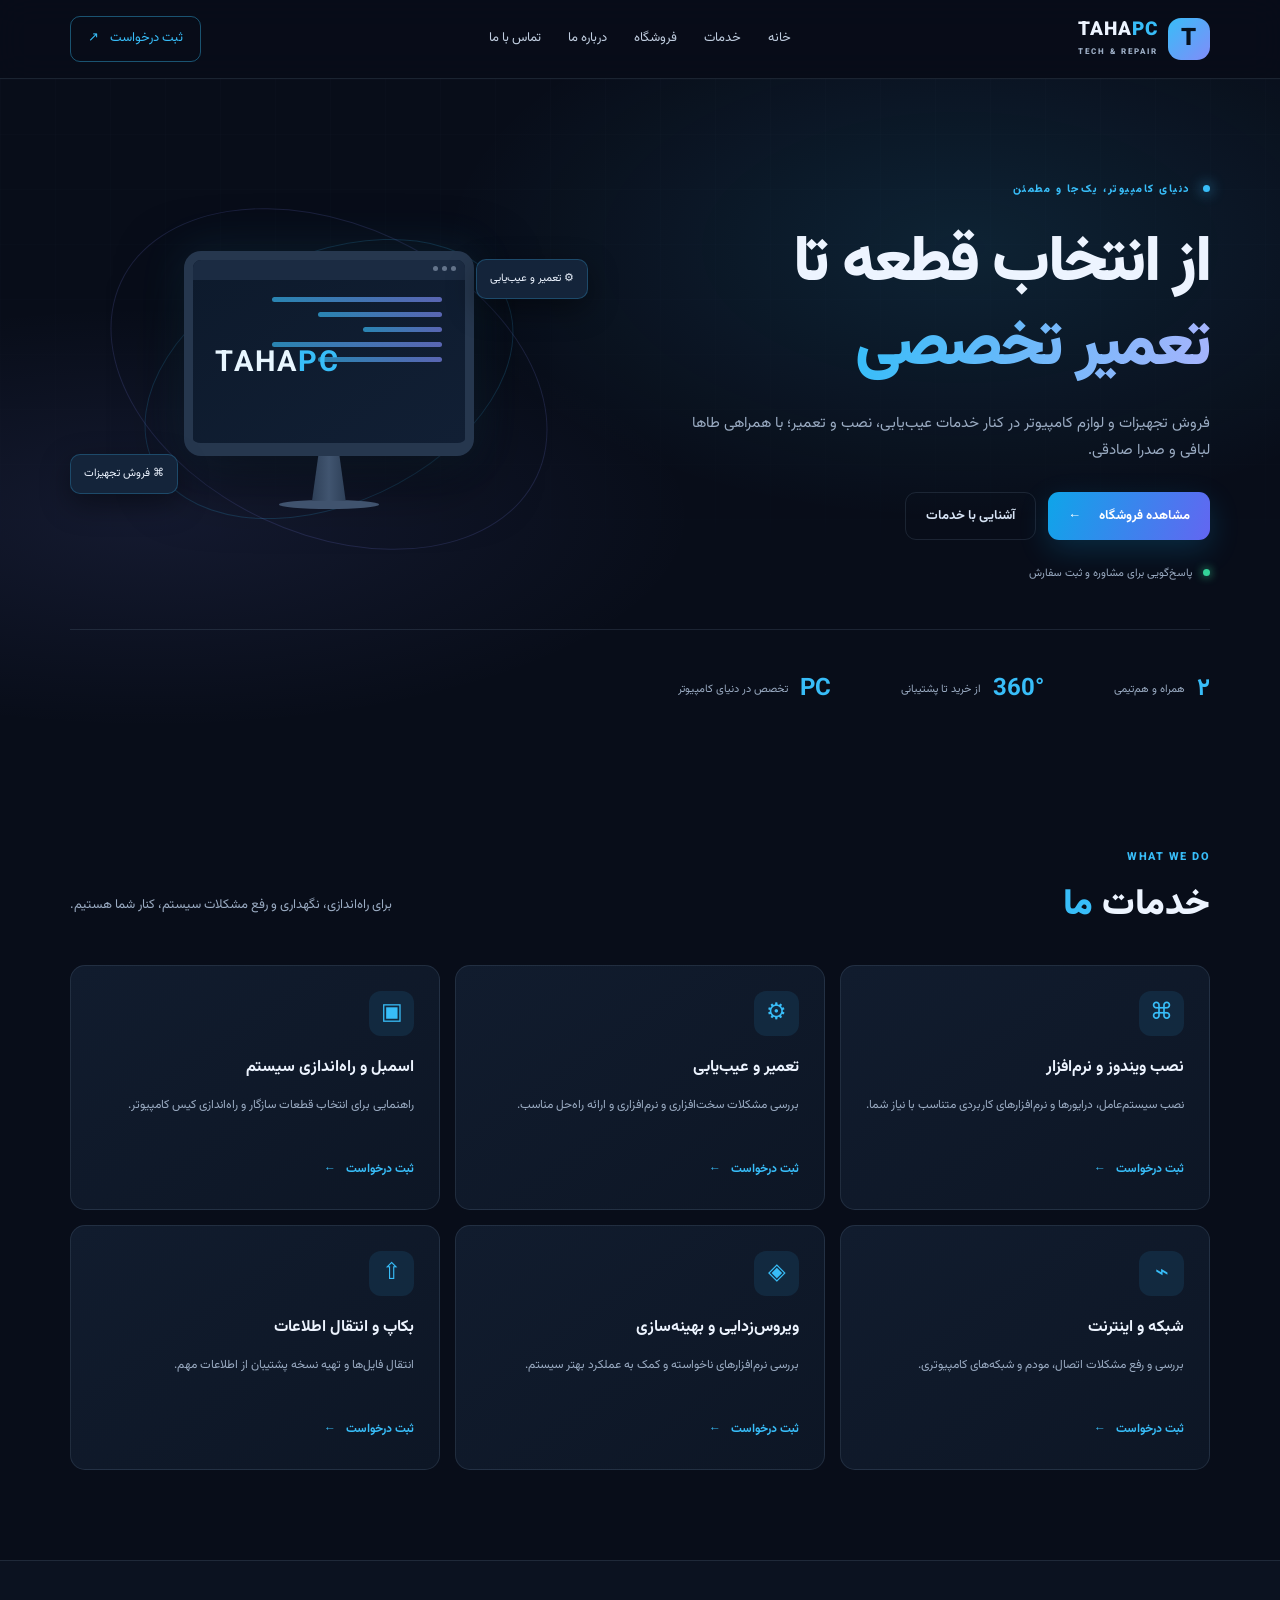
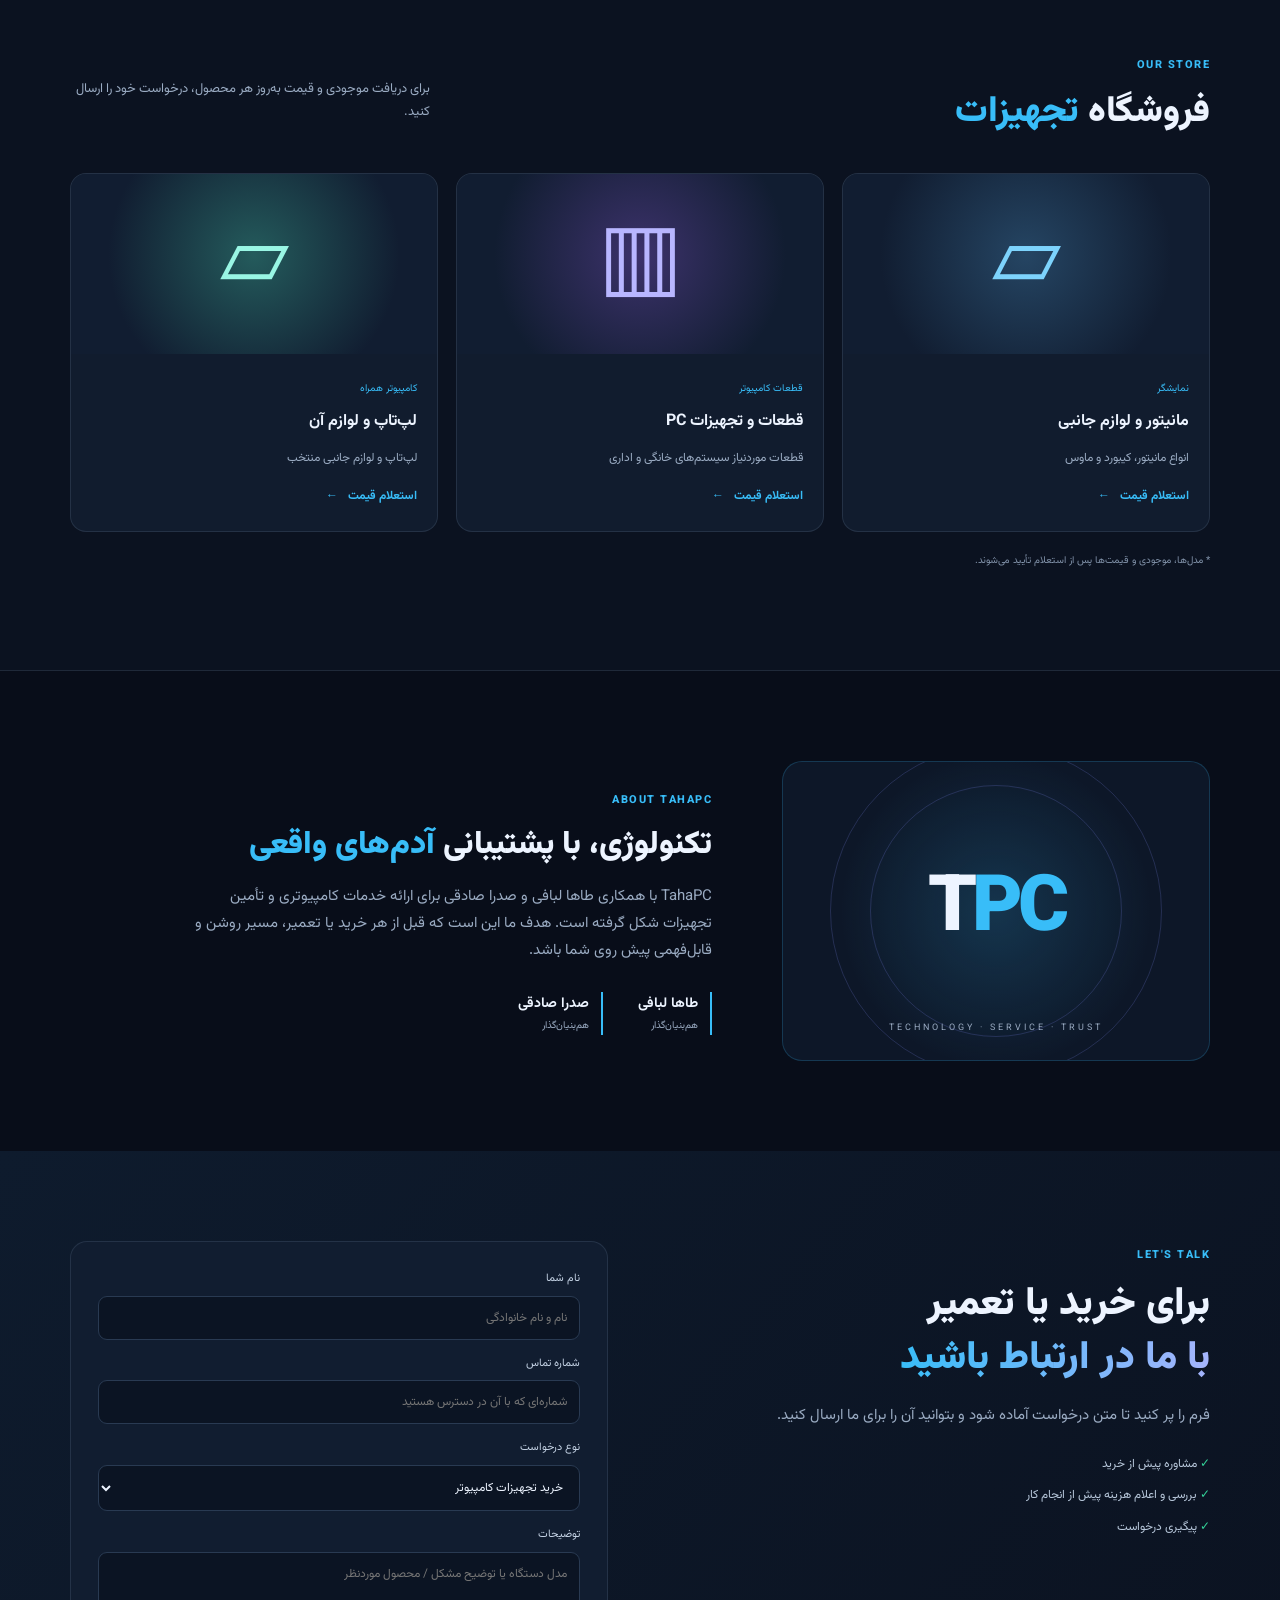
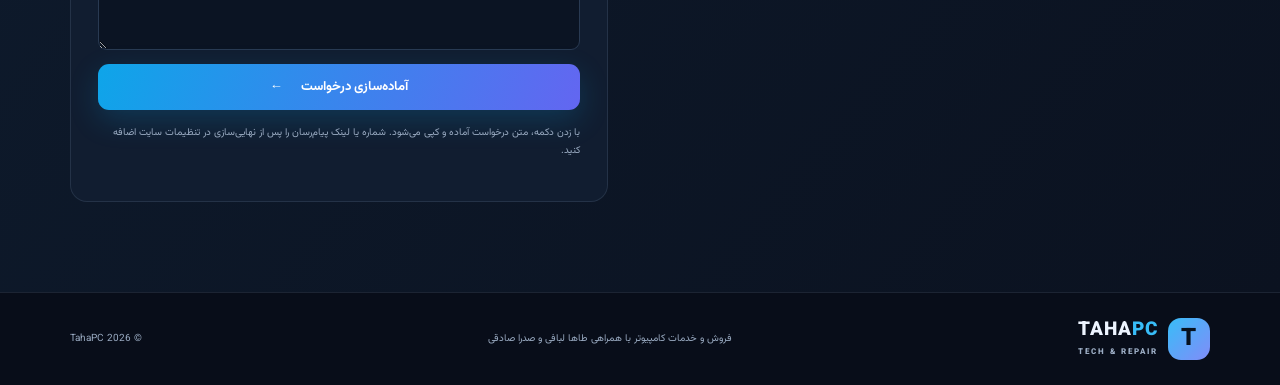
==== index.html @ 67f8b80e "Add files via upload" ====
<!doctype html>
<html lang="fa" dir="rtl">
<head>
  <meta charset="utf-8">
  <meta name="viewport" content="width=device-width, initial-scale=1">
  <meta name="description" content="TahaPC؛ فروش تجهیزات کامپیوتر، عیب‌یابی و تعمیرات تخصصی کامپیوتر و لپ‌تاپ.">
  <meta name="theme-color" content="#080d19">
  <title>TahaPC | فروش و تعمیرات کامپیوتر</title>
  <link rel="preconnect" href="https://fonts.googleapis.com">
  <link rel="preconnect" href="https://fonts.gstatic.com" crossorigin>
  <link href="https://fonts.googleapis.com/css2?family=Vazirmatn:wght@400;500;600;700;800;900&display=swap" rel="stylesheet">
  <link rel="stylesheet" href="style.css">
</head>
<body>
<header class="site-header">
  <div class="container nav-wrap">
    <a class="brand" href="#home" aria-label="TahaPC صفحه اصلی"><span class="brand-mark">T</span><span>TAHA<span class="accent">PC</span><small>TECH & REPAIR</small></span></a>
    <button class="menu-toggle" aria-label="باز کردن منو" aria-expanded="false">☰</button>
    <nav class="nav-links">
      <a href="#home">خانه</a><a href="#services">خدمات</a><a href="#shop">فروشگاه</a><a href="#about">درباره ما</a><a href="#contact">تماس با ما</a>
    </nav>
    <a class="nav-cta" href="#contact">ثبت درخواست <span>↗</span></a>
  </div>
</header>

<main>
<section class="hero" id="home">
  <div class="hero-grid"></div>
  <div class="container hero-content">
    <div class="hero-copy">
      <span class="eyebrow"><i></i> دنیای کامپیوتر، یک‌جا و مطمئن</span>
      <h1>از انتخاب قطعه تا<br><span class="gradient-text">تعمیر تخصصی</span></h1>
      <p>فروش تجهیزات و لوازم کامپیوتر در کنار خدمات عیب‌یابی، نصب و تعمیر؛ با همراهی طاها لبافی و صدرا صادقی.</p>
      <div class="hero-actions"><a class="btn btn-primary" href="#shop">مشاهده فروشگاه <b>←</b></a><a class="btn btn-ghost" href="#services">آشنایی با خدمات</a></div>
      <div class="hero-note"><span class="pulse"></span> پاسخ‌گویی برای مشاوره و ثبت سفارش</div>
    </div>
    <div class="hero-art" aria-label="تصویر گرافیکی کامپیوتر">
      <div class="orbit orbit-one"></div><div class="orbit orbit-two"></div>
      <div class="pc-card"><div class="pc-screen"><div class="screen-top"><i></i><i></i><i></i></div><div class="screen-content"><span class="code-line long"></span><span class="code-line mid"></span><span class="code-line short"></span><span class="code-line long"></span><span class="code-line mid"></span><strong>TAHA<span>PC</span></strong></div></div><div class="pc-stand"></div><div class="pc-base"></div></div>
      <div class="float-chip chip-one">⚙ تعمیر و عیب‌یابی</div><div class="float-chip chip-two">⌘ فروش تجهیزات</div>
    </div>
  </div>
  <div class="container stats"><div><strong>۲</strong><span>همراه و هم‌تیمی</span></div><div><strong>360°</strong><span>از خرید تا پشتیبانی</span></div><div><strong>PC</strong><span>تخصص در دنیای کامپیوتر</span></div></div>
</section>

<section class="section" id="services">
  <div class="container">
    <div class="section-heading"><div><span class="eyebrow">WHAT WE DO</span><h2>خدمات <span class="accent">ما</span></h2></div><p>برای راه‌اندازی، نگهداری و رفع مشکلات سیستم، کنار شما هستیم.</p></div>
    <div class="service-grid">
      <article class="service-card"><span class="service-icon">⌘</span><h3>نصب ویندوز و نرم‌افزار</h3><p>نصب سیستم‌عامل، درایورها و نرم‌افزارهای کاربردی متناسب با نیاز شما.</p><a href="#contact">ثبت درخواست <b>←</b></a></article>
      <article class="service-card"><span class="service-icon">⚙</span><h3>تعمیر و عیب‌یابی</h3><p>بررسی مشکلات سخت‌افزاری و نرم‌افزاری و ارائه راه‌حل مناسب.</p><a href="#contact">ثبت درخواست <b>←</b></a></article>
      <article class="service-card"><span class="service-icon">▣</span><h3>اسمبل و راه‌اندازی سیستم</h3><p>راهنمایی برای انتخاب قطعات سازگار و راه‌اندازی کیس کامپیوتر.</p><a href="#contact">ثبت درخواست <b>←</b></a></article>
      <article class="service-card"><span class="service-icon">⌁</span><h3>شبکه و اینترنت</h3><p>بررسی و رفع مشکلات اتصال، مودم و شبکه‌های کامپیوتری.</p><a href="#contact">ثبت درخواست <b>←</b></a></article>
      <article class="service-card"><span class="service-icon">◈</span><h3>ویروس‌زدایی و بهینه‌سازی</h3><p>بررسی نرم‌افزارهای ناخواسته و کمک به عملکرد بهتر سیستم.</p><a href="#contact">ثبت درخواست <b>←</b></a></article>
      <article class="service-card"><span class="service-icon">⇧</span><h3>بکاپ و انتقال اطلاعات</h3><p>انتقال فایل‌ها و تهیه نسخه پشتیبان از اطلاعات مهم.</p><a href="#contact">ثبت درخواست <b>←</b></a></article>
    </div>
  </div>
</section>

<section class="shop-section section" id="shop">
  <div class="container">
    <div class="section-heading"><div><span class="eyebrow">OUR STORE</span><h2>فروشگاه <span class="accent">تجهیزات</span></h2></div><p>برای دریافت موجودی و قیمت به‌روز هر محصول، درخواست خود را ارسال کنید.</p></div>
    <div class="shop-grid">
      <article class="product-card"><div class="product-visual visual-monitor"><span>▱</span></div><div class="product-info"><small>نمایشگر</small><h3>مانیتور و لوازم جانبی</h3><p>انواع مانیتور، کیبورد و ماوس</p><a href="#contact">استعلام قیمت <b>←</b></a></div></article>
      <article class="product-card"><div class="product-visual visual-case"><span>▥</span></div><div class="product-info"><small>قطعات کامپیوتر</small><h3>قطعات و تجهیزات PC</h3><p>قطعات موردنیاز سیستم‌های خانگی و اداری</p><a href="#contact">استعلام قیمت <b>←</b></a></div></article>
      <article class="product-card"><div class="product-visual visual-laptop"><span>▱</span></div><div class="product-info"><small>کامپیوتر همراه</small><h3>لپ‌تاپ و لوازم آن</h3><p>لپ‌تاپ و لوازم جانبی منتخب</p><a href="#contact">استعلام قیمت <b>←</b></a></div></article>
    </div>
    <p class="disclaimer">* مدل‌ها، موجودی و قیمت‌ها پس از استعلام تأیید می‌شوند.</p>
  </div>
</section>

<section class="about-section section" id="about">
  <div class="container about-wrap">
    <div class="about-visual"><div class="about-logo">T<span>PC</span></div><div class="about-caption">TECHNOLOGY · SERVICE · TRUST</div></div>
    <div class="about-copy"><span class="eyebrow">ABOUT TAHAPC</span><h2>تکنولوژی، با پشتیبانی <span class="accent">آدم‌های واقعی</span></h2><p>TahaPC با همکاری طاها لبافی و صدرا صادقی برای ارائه خدمات کامپیوتری و تأمین تجهیزات شکل گرفته است. هدف ما این است که قبل از هر خرید یا تعمیر، مسیر روشن و قابل‌فهمی پیش روی شما باشد.</p><div class="founders"><div><b>طاها لبافی</b><small>هم‌بنیان‌گذار</small></div><div><b>صدرا صادقی</b><small>هم‌بنیان‌گذار</small></div></div></div>
  </div>
</section>

<section class="contact-section section" id="contact">
  <div class="container contact-wrap">
    <div class="contact-copy"><span class="eyebrow">LET'S TALK</span><h2>برای خرید یا تعمیر<br><span class="gradient-text">با ما در ارتباط باشید</span></h2><p>فرم را پر کنید تا متن درخواست آماده شود و بتوانید آن را برای ما ارسال کنید.</p><div class="contact-points"><span>✓ مشاوره پیش از خرید</span><span>✓ بررسی و اعلام هزینه پیش از انجام کار</span><span>✓ پیگیری درخواست</span></div></div>
    <form class="contact-form" id="requestForm">
      <label>نام شما<input name="name" required placeholder="نام و نام خانوادگی"></label>
      <label>شماره تماس<input name="phone" required inputmode="tel" placeholder="شماره‌ای که با آن در دسترس هستید"></label>
      <label>نوع درخواست<select name="type"><option>خرید تجهیزات کامپیوتر</option><option>تعمیر و عیب‌یابی</option><option>نصب ویندوز و نرم‌افزار</option><option>اسمبل سیستم</option><option>شبکه و اینترنت</option><option>سایر موارد</option></select></label>
      <label>توضیحات<textarea name="details" rows="4" placeholder="مدل دستگاه یا توضیح مشکل / محصول موردنظر"></textarea></label>
      <button class="btn btn-primary submit-btn" type="submit">آماده‌سازی درخواست <b>←</b></button>
      <small class="form-hint">با زدن دکمه، متن درخواست آماده و کپی می‌شود. شماره یا لینک پیام‌رسان را پس از نهایی‌سازی در تنظیمات سایت اضافه کنید.</small>
      <p class="form-status" id="formStatus" role="status"></p>
    </form>
  </div>
</section>
</main>

<footer class="footer"><div class="container footer-wrap"><a class="brand" href="#home"><span class="brand-mark">T</span><span>TAHA<span class="accent">PC</span><small>TECH & REPAIR</small></span></a><p>فروش و خدمات کامپیوتر با همراهی طاها لبافی و صدرا صادقی</p><span>© <span id="year"></span> TahaPC</span></div></footer>
<script src="script.js"></script>
</body>
</html>
---- style.css ----
@import url('https://fonts.googleapis.com/css2?family=Vazirmatn:wght@400;500;600;700;800;900&display=swap');
:root{--bg:#080d19;--panel:#101a2b;--panel2:#121f33;--text:#edf4ff;--muted:#9aabc2;--blue:#38bdf8;--purple:#818cf8;--line:rgba(164,190,225,.13)}
*{box-sizing:border-box}html{scroll-behavior:smooth;scroll-padding-top:90px}body{margin:0;background:var(--bg);color:var(--text);font-family:'Vazirmatn',Tahoma,sans-serif;line-height:1.8}a{color:inherit;text-decoration:none}.container{width:min(1140px,calc(100% - 40px));margin:auto}.accent{color:var(--blue)}.site-header{position:sticky;top:0;z-index:20;background:rgba(8,13,25,.88);backdrop-filter:blur(16px);border-bottom:1px solid var(--line)}.nav-wrap{height:78px;display:flex;align-items:center;justify-content:space-between;gap:25px}.brand{display:flex;align-items:center;gap:10px;font-weight:900;letter-spacing:1px;font-size:19px;line-height:1.1}.brand small{display:block;color:var(--muted);font-size:8px;letter-spacing:2px;margin-top:6px}.brand-mark{display:grid;place-items:center;width:42px;height:42px;border-radius:13px;background:linear-gradient(135deg,var(--blue),var(--purple));color:#07111e;font-size:24px}.nav-links{display:flex;gap:27px;color:#c1cee0;font-size:13px}.nav-links a:hover{color:var(--blue)}.nav-cta{padding:10px 17px;border:1px solid rgba(56,189,248,.4);border-radius:10px;color:var(--blue);font-size:13px}.nav-cta span{margin-right:8px}.menu-toggle{display:none;background:none;border:0;color:white;font-size:24px}.hero{position:relative;overflow:hidden;padding:95px 0 30px;background:radial-gradient(ellipse at 75% 25%,rgba(56,189,248,.12),transparent 38%),radial-gradient(ellipse at 12% 65%,rgba(129,140,248,.1),transparent 34%)}.hero-grid{position:absolute;inset:0;opacity:.13;background-image:linear-gradient(rgba(150,180,220,.12) 1px,transparent 1px),linear-gradient(90deg,rgba(150,180,220,.12) 1px,transparent 1px);background-size:55px 55px;mask-image:linear-gradient(to bottom,black,transparent)}.hero-content{position:relative;display:grid;grid-template-columns:1.05fr .95fr;align-items:center;gap:50px;min-height:410px}.eyebrow{color:var(--blue);font-size:11px;font-weight:800;letter-spacing:1.5px}.eyebrow i{display:inline-block;width:7px;height:7px;background:var(--blue);border-radius:50%;margin-left:8px;box-shadow:0 0 14px var(--blue)}h1{font-size:clamp(42px,5vw,66px);line-height:1.3;margin:20px 0;font-weight:900;letter-spacing:-2px}.gradient-text{background:linear-gradient(90deg,#38bdf8,#a5b4fc);-webkit-background-clip:text;background-clip:text;color:transparent}.hero-copy>p,.section-heading>p,.about-copy>p,.contact-copy>p{color:var(--muted);max-width:520px;font-size:15px}.hero-actions{display:flex;gap:12px;margin-top:28px;flex-wrap:wrap}.btn{display:inline-flex;align-items:center;justify-content:center;gap:18px;padding:13px 20px;border-radius:11px;font:700 13px 'Vazirmatn';cursor:pointer;border:0}.btn-primary{background:linear-gradient(110deg,#0ea5e9,#6366f1);color:white;box-shadow:0 10px 30px rgba(14,165,233,.2)}.btn-primary:hover{filter:brightness(1.12);transform:translateY(-2px)}.btn-ghost{border:1px solid var(--line);color:#d7e4f5}.hero-note{margin-top:24px;color:var(--muted);font-size:11px}.pulse{display:inline-block;width:7px;height:7px;border-radius:50%;background:#34d399;margin-left:8px;box-shadow:0 0 10px #34d399}.hero-art{height:390px;position:relative;display:grid;place-items:center}.orbit{position:absolute;border:1px solid rgba(56,189,248,.18);border-radius:50%;transform:rotate(-25deg)}.orbit-one{width:390px;height:250px}.orbit-two{width:460px;height:310px;transform:rotate(25deg);border-color:rgba(129,140,248,.16)}.pc-card{position:relative;z-index:2;width:290px}.pc-screen{height:205px;border:9px solid #26374e;border-bottom-width:13px;border-radius:17px;background:linear-gradient(145deg,#0d1a2c,#111f34);box-shadow:0 20px 65px rgba(0,0,0,.5),0 0 45px rgba(56,189,248,.13);overflow:hidden}.screen-top{height:20px;background:#1b2b42;padding:6px 9px;display:flex;gap:4px}.screen-top i{width:5px;height:5px;border-radius:50%;background:#64748b}.screen-content{padding:17px 23px;position:relative}.code-line{height:5px;display:block;background:linear-gradient(90deg,#38bdf8,#818cf8);border-radius:5px;margin:0 0 10px;opacity:.65}.code-line.long{width:75%}.code-line.mid{width:55%}.code-line.short{width:35%}.screen-content strong{position:absolute;left:22px;bottom:-2px;font-size:29px;letter-spacing:2px;color:#e8f6ff}.screen-content strong span{color:var(--blue)}.pc-stand{width:48px;height:45px;background:linear-gradient(90deg,#26374e,#415570,#26374e);margin:auto;clip-path:polygon(28% 0,72% 0,85% 100%,15% 100%)}.pc-base{height:9px;width:100px;background:#40536e;border-radius:50%;margin:-1px auto}.float-chip{position:absolute;z-index:3;background:#14243a;border:1px solid rgba(56,189,248,.25);padding:9px 13px;border-radius:10px;font-size:11px;box-shadow:0 10px 30px #0006}.chip-one{right:0;top:75px}.chip-two{left:0;bottom:80px}.stats{position:relative;display:flex;gap:70px;padding:38px 0 12px;border-top:1px solid var(--line);margin-top:45px}.stats div{display:flex;align-items:center;gap:12px}.stats strong{font-size:24px;color:var(--blue)}.stats span{font-size:11px;color:var(--muted)}.section{padding:90px 0}.section-heading{display:flex;align-items:end;justify-content:space-between;gap:30px;margin-bottom:35px}.section-heading h2,.about-copy h2,.contact-copy h2{font-size:36px;line-height:1.4;margin:8px 0 0;font-weight:900}.section-heading>p{max-width:360px;font-size:13px}.service-grid{display:grid;grid-template-columns:repeat(3,1fr);gap:15px}.service-card{background:linear-gradient(145deg,#111c2e,#0d1625);border:1px solid var(--line);border-radius:15px;padding:25px;transition:.25s}.service-card:hover,.product-card:hover{transform:translateY(-5px);border-color:rgba(56,189,248,.4)}.service-icon{display:grid;place-items:center;width:45px;height:45px;border-radius:12px;background:rgba(56,189,248,.1);color:var(--blue);font-size:23px}.service-card h3{font-size:16px;margin:18px 0 7px}.service-card p,.product-info p{font-size:12px;color:var(--muted);min-height:48px}.service-card a,.product-info a{font-size:12px;color:var(--blue);font-weight:700}.service-card a b,.product-info a b{margin-right:7px}.shop-section{background:#0b1220;border-block:1px solid var(--line)}.shop-grid{display:grid;grid-template-columns:repeat(3,1fr);gap:18px}.product-card{background:#111c2e;border:1px solid var(--line);border-radius:16px;overflow:hidden;transition:.25s}.product-visual{height:180px;display:grid;place-items:center;font-size:90px;color:#7dd3fc;background:radial-gradient(circle at 50% 45%,#254563,#111d31 70%)}.visual-case{background:radial-gradient(circle at 50% 45%,#3c326b,#111d31 70%);color:#b8b6ff}.visual-laptop{background:radial-gradient(circle at 50% 45%,#245b5c,#111d31 70%);color:#99f6e4}.product-info{padding:20px}.product-info small{color:var(--blue);font-size:10px}.product-info h3{margin:5px 0;font-size:16px}.product-info p{min-height:0}.disclaimer{font-size:10px;color:#8293aa;margin-top:20px}.about-wrap{display:grid;grid-template-columns:.8fr 1.2fr;align-items:center;gap:70px}.about-visual{height:300px;border:1px solid rgba(56,189,248,.2);border-radius:20px;background:radial-gradient(circle at center,rgba(56,189,248,.18),transparent 60%),#0d1728;display:grid;place-items:center;position:relative;overflow:hidden}.about-visual:before,.about-visual:after{content:"";position:absolute;width:250px;height:250px;border:1px solid rgba(129,140,248,.2);border-radius:50%}.about-visual:after{width:330px;height:330px}.about-logo{font-size:78px;font-weight:900;z-index:1;letter-spacing:-5px}.about-logo span{color:var(--blue)}.about-caption{position:absolute;bottom:24px;font-size:9px;letter-spacing:3px;color:var(--muted)}.about-copy h2{font-size:32px}.founders{display:flex;gap:35px;margin-top:28px}.founders div{border-right:2px solid var(--blue);padding-right:12px}.founders b,.founders small{display:block}.founders b{font-size:14px}.founders small{font-size:10px;color:var(--muted)}.contact-section{background:linear-gradient(130deg,#0e1b2d,#0b1220)}.contact-wrap{display:grid;grid-template-columns:1fr 1fr;gap:65px;align-items:start}.contact-copy h2{font-size:39px}.contact-points{display:grid;gap:10px;margin-top:25px;color:#b7c7da;font-size:12px}.contact-points span:first-letter{color:#34d399}.contact-form{padding:27px;background:#111d30;border:1px solid var(--line);border-radius:17px;display:grid;gap:14px}.contact-form label{font-size:11px;color:#c5d3e5;display:grid;gap:7px}.contact-form input,.contact-form select,.contact-form textarea{width:100%;background:#0b1423;color:var(--text);border:1px solid #293a52;border-radius:9px;padding:12px;font:12px 'Vazirmatn';outline:none}.contact-form input:focus,.contact-form select:focus,.contact-form textarea:focus{border-color:var(--blue)}.contact-form textarea{resize:vertical}.submit-btn{width:100%}.form-hint,.form-status{font-size:10px;color:var(--muted);margin:0}.footer{border-top:1px solid var(--line);padding:25px 0}.footer-wrap{display:flex;align-items:center;justify-content:space-between;gap:20px}.footer p,.footer>div>span{font-size:10px;color:var(--muted)}@media(max-width:850px){.nav-links{gap:13px}.hero-content{gap:15px}.hero-art{transform:scale(.85)}.service-grid{grid-template-columns:repeat(2,1fr)}.about-wrap{gap:35px}.contact-wrap{gap:30px}}@media(max-width:650px){.container{width:min(100% - 30px,500px)}.nav-wrap{height:68px}.menu-toggle{display:block;margin-right:auto}.nav-cta{display:none}.nav-links{display:none;position:absolute;top:68px;right:0;left:0;padding:18px 25px;background:#0c1525;border-bottom:1px solid var(--line);flex-direction:column}.nav-links.open{display:flex}.hero{padding-top:55px}.hero-content{grid-template-columns:1fr}.hero-art{height:290px;transform:scale(.78);margin-top:-5px}.hero-copy{text-align:center}.hero-copy>p{margin:auto}.hero-actions{justify-content:center}.stats{justify-content:space-between;gap:8px;margin-top:25px}.stats div{display:grid;text-align:center;gap:0}.stats strong{font-size:20px}.stats span{font-size:9px}.section{padding:65px 0}.section-heading{display:block}.section-heading>p{margin-top:10px}.section-heading h2,.about-copy h2{font-size:29px}.service-grid,.shop-grid{grid-template-columns:1fr}.service-card p{min-height:0}.product-visual{height:150px}.about-wrap,.contact-wrap{grid-template-columns:1fr}.about-visual{height:230px;order:2}.about-copy h2,.contact-copy h2{font-size:30px}.footer-wrap{flex-wrap:wrap}.footer p{order:3;width:100%;margin:0}.founders{gap:22px}}
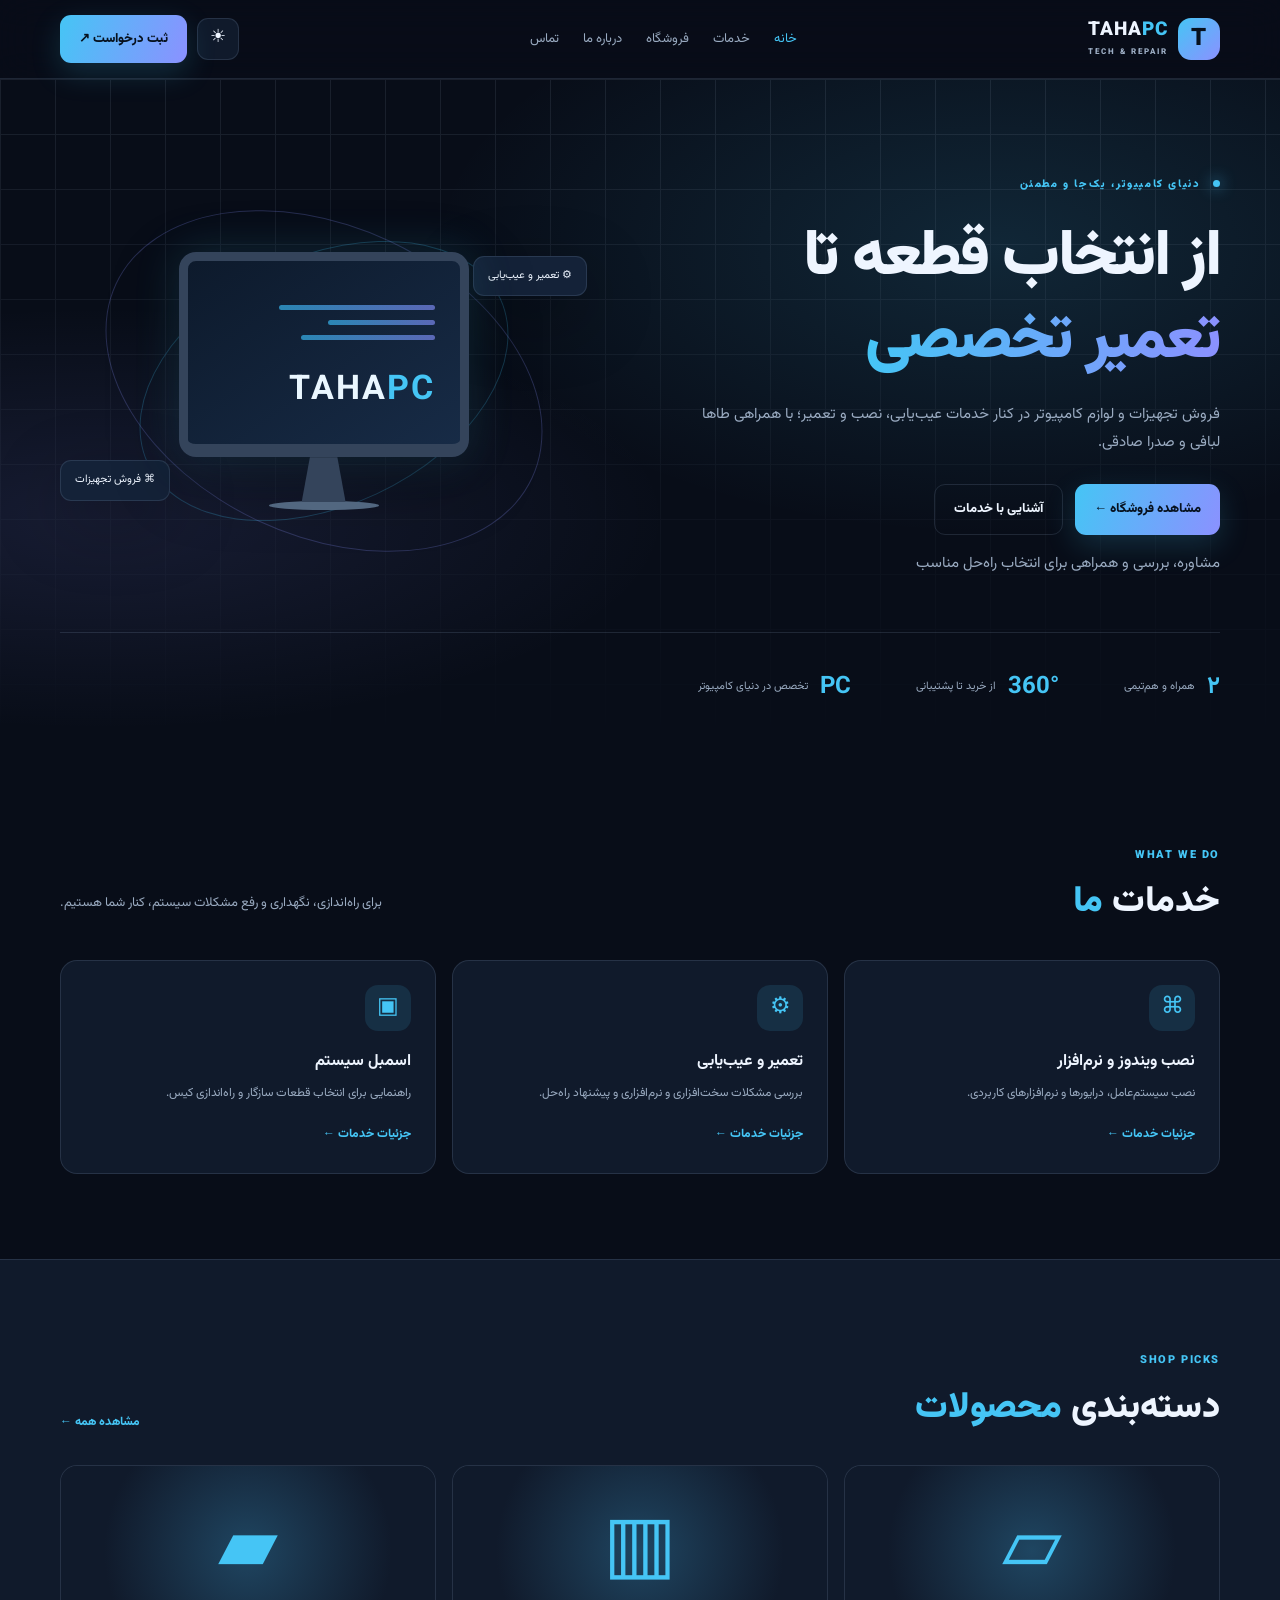
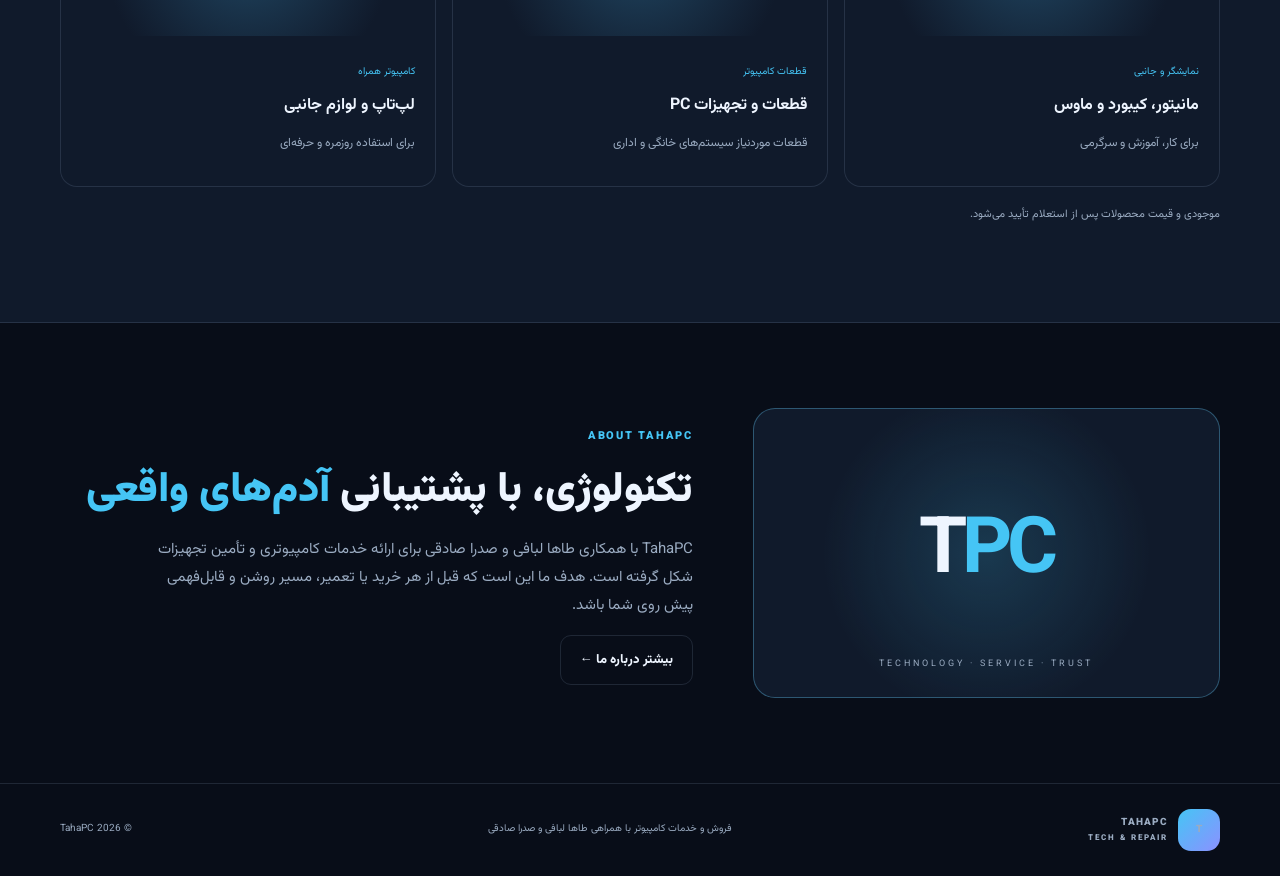
==== commit c4d86472: "Add files via upload" ====
--- a/index.html
+++ b/index.html
@@ -1,98 +1,11 @@
-<!doctype html>
-<html lang="fa" dir="rtl">
-<head>
-  <meta charset="utf-8">
-  <meta name="viewport" content="width=device-width, initial-scale=1">
-  <meta name="description" content="TahaPC؛ فروش تجهیزات کامپیوتر، عیب‌یابی و تعمیرات تخصصی کامپیوتر و لپ‌تاپ.">
-  <meta name="theme-color" content="#080d19">
-  <title>TahaPC | فروش و تعمیرات کامپیوتر</title>
-  <link rel="preconnect" href="https://fonts.googleapis.com">
-  <link rel="preconnect" href="https://fonts.gstatic.com" crossorigin>
-  <link href="https://fonts.googleapis.com/css2?family=Vazirmatn:wght@400;500;600;700;800;900&display=swap" rel="stylesheet">
-  <link rel="stylesheet" href="style.css">
-</head>
-<body>
-<header class="site-header">
-  <div class="container nav-wrap">
-    <a class="brand" href="#home" aria-label="TahaPC صفحه اصلی"><span class="brand-mark">T</span><span>TAHA<span class="accent">PC</span><small>TECH & REPAIR</small></span></a>
-    <button class="menu-toggle" aria-label="باز کردن منو" aria-expanded="false">☰</button>
-    <nav class="nav-links">
-      <a href="#home">خانه</a><a href="#services">خدمات</a><a href="#shop">فروشگاه</a><a href="#about">درباره ما</a><a href="#contact">تماس با ما</a>
-    </nav>
-    <a class="nav-cta" href="#contact">ثبت درخواست <span>↗</span></a>
-  </div>
-</header>
-
-<main>
-<section class="hero" id="home">
-  <div class="hero-grid"></div>
-  <div class="container hero-content">
-    <div class="hero-copy">
-      <span class="eyebrow"><i></i> دنیای کامپیوتر، یک‌جا و مطمئن</span>
-      <h1>از انتخاب قطعه تا<br><span class="gradient-text">تعمیر تخصصی</span></h1>
-      <p>فروش تجهیزات و لوازم کامپیوتر در کنار خدمات عیب‌یابی، نصب و تعمیر؛ با همراهی طاها لبافی و صدرا صادقی.</p>
-      <div class="hero-actions"><a class="btn btn-primary" href="#shop">مشاهده فروشگاه <b>←</b></a><a class="btn btn-ghost" href="#services">آشنایی با خدمات</a></div>
-      <div class="hero-note"><span class="pulse"></span> پاسخ‌گویی برای مشاوره و ثبت سفارش</div>
-    </div>
-    <div class="hero-art" aria-label="تصویر گرافیکی کامپیوتر">
-      <div class="orbit orbit-one"></div><div class="orbit orbit-two"></div>
-      <div class="pc-card"><div class="pc-screen"><div class="screen-top"><i></i><i></i><i></i></div><div class="screen-content"><span class="code-line long"></span><span class="code-line mid"></span><span class="code-line short"></span><span class="code-line long"></span><span class="code-line mid"></span><strong>TAHA<span>PC</span></strong></div></div><div class="pc-stand"></div><div class="pc-base"></div></div>
-      <div class="float-chip chip-one">⚙ تعمیر و عیب‌یابی</div><div class="float-chip chip-two">⌘ فروش تجهیزات</div>
-    </div>
-  </div>
-  <div class="container stats"><div><strong>۲</strong><span>همراه و هم‌تیمی</span></div><div><strong>360°</strong><span>از خرید تا پشتیبانی</span></div><div><strong>PC</strong><span>تخصص در دنیای کامپیوتر</span></div></div>
-</section>
-
-<section class="section" id="services">
-  <div class="container">
-    <div class="section-heading"><div><span class="eyebrow">WHAT WE DO</span><h2>خدمات <span class="accent">ما</span></h2></div><p>برای راه‌اندازی، نگهداری و رفع مشکلات سیستم، کنار شما هستیم.</p></div>
-    <div class="service-grid">
-      <article class="service-card"><span class="service-icon">⌘</span><h3>نصب ویندوز و نرم‌افزار</h3><p>نصب سیستم‌عامل، درایورها و نرم‌افزارهای کاربردی متناسب با نیاز شما.</p><a href="#contact">ثبت درخواست <b>←</b></a></article>
-      <article class="service-card"><span class="service-icon">⚙</span><h3>تعمیر و عیب‌یابی</h3><p>بررسی مشکلات سخت‌افزاری و نرم‌افزاری و ارائه راه‌حل مناسب.</p><a href="#contact">ثبت درخواست <b>←</b></a></article>
-      <article class="service-card"><span class="service-icon">▣</span><h3>اسمبل و راه‌اندازی سیستم</h3><p>راهنمایی برای انتخاب قطعات سازگار و راه‌اندازی کیس کامپیوتر.</p><a href="#contact">ثبت درخواست <b>←</b></a></article>
-      <article class="service-card"><span class="service-icon">⌁</span><h3>شبکه و اینترنت</h3><p>بررسی و رفع مشکلات اتصال، مودم و شبکه‌های کامپیوتری.</p><a href="#contact">ثبت درخواست <b>←</b></a></article>
-      <article class="service-card"><span class="service-icon">◈</span><h3>ویروس‌زدایی و بهینه‌سازی</h3><p>بررسی نرم‌افزارهای ناخواسته و کمک به عملکرد بهتر سیستم.</p><a href="#contact">ثبت درخواست <b>←</b></a></article>
-      <article class="service-card"><span class="service-icon">⇧</span><h3>بکاپ و انتقال اطلاعات</h3><p>انتقال فایل‌ها و تهیه نسخه پشتیبان از اطلاعات مهم.</p><a href="#contact">ثبت درخواست <b>←</b></a></article>
-    </div>
-  </div>
-</section>
-
-<section class="shop-section section" id="shop">
-  <div class="container">
-    <div class="section-heading"><div><span class="eyebrow">OUR STORE</span><h2>فروشگاه <span class="accent">تجهیزات</span></h2></div><p>برای دریافت موجودی و قیمت به‌روز هر محصول، درخواست خود را ارسال کنید.</p></div>
-    <div class="shop-grid">
-      <article class="product-card"><div class="product-visual visual-monitor"><span>▱</span></div><div class="product-info"><small>نمایشگر</small><h3>مانیتور و لوازم جانبی</h3><p>انواع مانیتور، کیبورد و ماوس</p><a href="#contact">استعلام قیمت <b>←</b></a></div></article>
-      <article class="product-card"><div class="product-visual visual-case"><span>▥</span></div><div class="product-info"><small>قطعات کامپیوتر</small><h3>قطعات و تجهیزات PC</h3><p>قطعات موردنیاز سیستم‌های خانگی و اداری</p><a href="#contact">استعلام قیمت <b>←</b></a></div></article>
-      <article class="product-card"><div class="product-visual visual-laptop"><span>▱</span></div><div class="product-info"><small>کامپیوتر همراه</small><h3>لپ‌تاپ و لوازم آن</h3><p>لپ‌تاپ و لوازم جانبی منتخب</p><a href="#contact">استعلام قیمت <b>←</b></a></div></article>
-    </div>
-    <p class="disclaimer">* مدل‌ها، موجودی و قیمت‌ها پس از استعلام تأیید می‌شوند.</p>
-  </div>
-</section>
-
-<section class="about-section section" id="about">
-  <div class="container about-wrap">
-    <div class="about-visual"><div class="about-logo">T<span>PC</span></div><div class="about-caption">TECHNOLOGY · SERVICE · TRUST</div></div>
-    <div class="about-copy"><span class="eyebrow">ABOUT TAHAPC</span><h2>تکنولوژی، با پشتیبانی <span class="accent">آدم‌های واقعی</span></h2><p>TahaPC با همکاری طاها لبافی و صدرا صادقی برای ارائه خدمات کامپیوتری و تأمین تجهیزات شکل گرفته است. هدف ما این است که قبل از هر خرید یا تعمیر، مسیر روشن و قابل‌فهمی پیش روی شما باشد.</p><div class="founders"><div><b>طاها لبافی</b><small>هم‌بنیان‌گذار</small></div><div><b>صدرا صادقی</b><small>هم‌بنیان‌گذار</small></div></div></div>
-  </div>
-</section>
-
-<section class="contact-section section" id="contact">
-  <div class="container contact-wrap">
-    <div class="contact-copy"><span class="eyebrow">LET'S TALK</span><h2>برای خرید یا تعمیر<br><span class="gradient-text">با ما در ارتباط باشید</span></h2><p>فرم را پر کنید تا متن درخواست آماده شود و بتوانید آن را برای ما ارسال کنید.</p><div class="contact-points"><span>✓ مشاوره پیش از خرید</span><span>✓ بررسی و اعلام هزینه پیش از انجام کار</span><span>✓ پیگیری درخواست</span></div></div>
-    <form class="contact-form" id="requestForm">
-      <label>نام شما<input name="name" required placeholder="نام و نام خانوادگی"></label>
-      <label>شماره تماس<input name="phone" required inputmode="tel" placeholder="شماره‌ای که با آن در دسترس هستید"></label>
-      <label>نوع درخواست<select name="type"><option>خرید تجهیزات کامپیوتر</option><option>تعمیر و عیب‌یابی</option><option>نصب ویندوز و نرم‌افزار</option><option>اسمبل سیستم</option><option>شبکه و اینترنت</option><option>سایر موارد</option></select></label>
-      <label>توضیحات<textarea name="details" rows="4" placeholder="مدل دستگاه یا توضیح مشکل / محصول موردنظر"></textarea></label>
-      <button class="btn btn-primary submit-btn" type="submit">آماده‌سازی درخواست <b>←</b></button>
-      <small class="form-hint">با زدن دکمه، متن درخواست آماده و کپی می‌شود. شماره یا لینک پیام‌رسان را پس از نهایی‌سازی در تنظیمات سایت اضافه کنید.</small>
-      <p class="form-status" id="formStatus" role="status"></p>
-    </form>
-  </div>
-</section>
-</main>
-
-<footer class="footer"><div class="container footer-wrap"><a class="brand" href="#home"><span class="brand-mark">T</span><span>TAHA<span class="accent">PC</span><small>TECH & REPAIR</small></span></a><p>فروش و خدمات کامپیوتر با همراهی طاها لبافی و صدرا صادقی</p><span>© <span id="year"></span> TahaPC</span></div></footer>
-<script src="script.js"></script>
-</body>
-</html>+<!doctype html><html lang="fa" dir="rtl"><head><meta charset="utf-8"><meta name="viewport" content="width=device-width, initial-scale=1"><meta name="description" content="TahaPC؛ فروش تجهیزات کامپیوتر، عیب‌یابی و تعمیرات تخصصی کامپیوتر و لپ‌تاپ."><meta name="theme-color" content="#080d18"><title>فروش و تعمیرات کامپیوتر | TahaPC</title><link rel="preconnect" href="https://fonts.googleapis.com"><link rel="preconnect" href="https://fonts.gstatic.com" crossorigin><link href="https://fonts.googleapis.com/css2?family=Vazirmatn:wght@400;500;600;700;800;900&display=swap" rel="stylesheet"><link rel="stylesheet" href="style.css"><script>try{document.documentElement.dataset.theme=localStorage.getItem('tahapc-theme')||'dark'}catch(e){}</script></head><body><header class="site-header"><div class="container nav-wrap">
+<a class="brand" href="index.html"><span class="brand-mark">T</span><span>TAHA<span class="accent">PC</span><small>TECH & REPAIR</small></span></a>
+<button class="menu-toggle" aria-label="باز کردن منو" aria-expanded="false">☰</button><nav class="nav-links"><a class="active" href="index.html">خانه</a><a class="" href="services.html">خدمات</a><a class="" href="shop.html">فروشگاه</a><a class="" href="about.html">درباره ما</a><a class="" href="contact.html">تماس</a></nav>
+<div class="nav-actions"><button class="theme-toggle" aria-label="تغییر تم">☀</button><a class="nav-cta" href="contact.html">ثبت درخواست ↗</a></div>
+</div></header><main><section class="hero"><div class="container hero-grid"><div class="hero-copy"><span class="eyebrow"><i></i> دنیای کامپیوتر، یک‌جا و مطمئن</span><h1>از انتخاب قطعه تا<br><span class="gradient-text">تعمیر تخصصی</span></h1><p>فروش تجهیزات و لوازم کامپیوتر در کنار خدمات عیب‌یابی، نصب و تعمیر؛ با همراهی طاها لبافی و صدرا صادقی.</p><div class="hero-actions"><a class="btn btn-primary" href="shop.html">مشاهده فروشگاه ←</a><a class="btn btn-outline" href="services.html">آشنایی با خدمات</a></div><p class="muted-copy">مشاوره، بررسی و همراهی برای انتخاب راه‌حل مناسب</p></div><div class="hero-art"><div class="orbit one"></div><div class="orbit two"></div><div class="monitor"><div class="monitor-screen"><i></i><i></i><i></i><b>TAHA<span>PC</span></b></div><div class="monitor-stand"></div><div class="monitor-base"></div></div><div class="float-chip chip-a">⚙ تعمیر و عیب‌یابی</div><div class="float-chip chip-b">⌘ فروش تجهیزات</div></div></div><div class="container stats"><div><strong>۲</strong><span>همراه و هم‌تیمی</span></div><div><strong>360°</strong><span>از خرید تا پشتیبانی</span></div><div><strong>PC</strong><span>تخصص در دنیای کامپیوتر</span></div></div></section>
+<section class="section"><div class="container"><div class="section-heading"><div><span class="eyebrow">WHAT WE DO</span><h2>خدمات <span class="accent">ما</span></h2></div><p>برای راه‌اندازی، نگهداری و رفع مشکلات سیستم، کنار شما هستیم.</p></div><div class="grid-3">
+<article class="card"><span class="service-icon">⌘</span><h3>نصب ویندوز و نرم‌افزار</h3><p>نصب سیستم‌عامل، درایورها و نرم‌افزارهای کاربردی.</p><a class="text-link" href="services.html">جزئیات خدمات ←</a></article>
+<article class="card"><span class="service-icon">⚙</span><h3>تعمیر و عیب‌یابی</h3><p>بررسی مشکلات سخت‌افزاری و نرم‌افزاری و پیشنهاد راه‌حل.</p><a class="text-link" href="services.html">جزئیات خدمات ←</a></article>
+<article class="card"><span class="service-icon">▣</span><h3>اسمبل سیستم</h3><p>راهنمایی برای انتخاب قطعات سازگار و راه‌اندازی کیس.</p><a class="text-link" href="services.html">جزئیات خدمات ←</a></article></div></div></section>
+<section class="section dark-band"><div class="container"><div class="section-heading"><div><span class="eyebrow">SHOP PICKS</span><h2>دسته‌بندی <span class="accent">محصولات</span></h2></div><a class="text-link" href="shop.html">مشاهده همه ←</a></div><div class="grid-3"><article class="product-card"><div class="product-art">▱</div><div class="product-info"><small>نمایشگر و جانبی</small><h3>مانیتور، کیبورد و ماوس</h3><p>برای کار، آموزش و سرگرمی</p></div></article><article class="product-card"><div class="product-art">▥</div><div class="product-info"><small>قطعات کامپیوتر</small><h3>قطعات و تجهیزات PC</h3><p>قطعات موردنیاز سیستم‌های خانگی و اداری</p></div></article><article class="product-card"><div class="product-art">▰</div><div class="product-info"><small>کامپیوتر همراه</small><h3>لپ‌تاپ و لوازم جانبی</h3><p>برای استفاده روزمره و حرفه‌ای</p></div></article></div><p class="notice">موجودی و قیمت محصولات پس از استعلام تأیید می‌شود.</p></div></section>
+<section class="section"><div class="container split"><div class="visual-panel"><strong>T<span>PC</span></strong><small>TECHNOLOGY · SERVICE · TRUST</small></div><div><span class="eyebrow">ABOUT TAHAPC</span><h2 class="page-title">تکنولوژی، با پشتیبانی <span class="accent">آدم‌های واقعی</span></h2><p class="muted-copy">TahaPC با همکاری طاها لبافی و صدرا صادقی برای ارائه خدمات کامپیوتری و تأمین تجهیزات شکل گرفته است. هدف ما این است که قبل از هر خرید یا تعمیر، مسیر روشن و قابل‌فهمی پیش روی شما باشد.</p><a class="btn btn-outline" href="about.html">بیشتر درباره ما ←</a></div></div></section></main><footer class="footer"><div class="container footer-wrap"><a class="brand" href="index.html"><span class="brand-mark">T</span><span>TAHA<span class="accent">PC</span><small>TECH & REPAIR</small></span></a><p>فروش و خدمات کامپیوتر با همراهی طاها لبافی و صدرا صادقی</p><span>© <span data-year></span> TahaPC</span></div></footer><script src="script.js"></script></body></html>
--- a/style.css
+++ b/style.css
@@ -1,3 +1,6 @@
 @import url('https://fonts.googleapis.com/css2?family=Vazirmatn:wght@400;500;600;700;800;900&display=swap');
-:root{--bg:#080d19;--panel:#101a2b;--panel2:#121f33;--text:#edf4ff;--muted:#9aabc2;--blue:#38bdf8;--purple:#818cf8;--line:rgba(164,190,225,.13)}
-*{box-sizing:border-box}html{scroll-behavior:smooth;scroll-padding-top:90px}body{margin:0;background:var(--bg);color:var(--text);font-family:'Vazirmatn',Tahoma,sans-serif;line-height:1.8}a{color:inherit;text-decoration:none}.container{width:min(1140px,calc(100% - 40px));margin:auto}.accent{color:var(--blue)}.site-header{position:sticky;top:0;z-index:20;background:rgba(8,13,25,.88);backdrop-filter:blur(16px);border-bottom:1px solid var(--line)}.nav-wrap{height:78px;display:flex;align-items:center;justify-content:space-between;gap:25px}.brand{display:flex;align-items:center;gap:10px;font-weight:900;letter-spacing:1px;font-size:19px;line-height:1.1}.brand small{display:block;color:var(--muted);font-size:8px;letter-spacing:2px;margin-top:6px}.brand-mark{display:grid;place-items:center;width:42px;height:42px;border-radius:13px;background:linear-gradient(135deg,var(--blue),var(--purple));color:#07111e;font-size:24px}.nav-links{display:flex;gap:27px;color:#c1cee0;font-size:13px}.nav-links a:hover{color:var(--blue)}.nav-cta{padding:10px 17px;border:1px solid rgba(56,189,248,.4);border-radius:10px;color:var(--blue);font-size:13px}.nav-cta span{margin-right:8px}.menu-toggle{display:none;background:none;border:0;color:white;font-size:24px}.hero{position:relative;overflow:hidden;padding:95px 0 30px;background:radial-gradient(ellipse at 75% 25%,rgba(56,189,248,.12),transparent 38%),radial-gradient(ellipse at 12% 65%,rgba(129,140,248,.1),transparent 34%)}.hero-grid{position:absolute;inset:0;opacity:.13;background-image:linear-gradient(rgba(150,180,220,.12) 1px,transparent 1px),linear-gradient(90deg,rgba(150,180,220,.12) 1px,transparent 1px);background-size:55px 55px;mask-image:linear-gradient(to bottom,black,transparent)}.hero-content{position:relative;display:grid;grid-template-columns:1.05fr .95fr;align-items:center;gap:50px;min-height:410px}.eyebrow{color:var(--blue);font-size:11px;font-weight:800;letter-spacing:1.5px}.eyebrow i{display:inline-block;width:7px;height:7px;background:var(--blue);border-radius:50%;margin-left:8px;box-shadow:0 0 14px var(--blue)}h1{font-size:clamp(42px,5vw,66px);line-height:1.3;margin:20px 0;font-weight:900;letter-spacing:-2px}.gradient-text{background:linear-gradient(90deg,#38bdf8,#a5b4fc);-webkit-background-clip:text;background-clip:text;color:transparent}.hero-copy>p,.section-heading>p,.about-copy>p,.contact-copy>p{color:var(--muted);max-width:520px;font-size:15px}.hero-actions{display:flex;gap:12px;margin-top:28px;flex-wrap:wrap}.btn{display:inline-flex;align-items:center;justify-content:center;gap:18px;padding:13px 20px;border-radius:11px;font:700 13px 'Vazirmatn';cursor:pointer;border:0}.btn-primary{background:linear-gradient(110deg,#0ea5e9,#6366f1);color:white;box-shadow:0 10px 30px rgba(14,165,233,.2)}.btn-primary:hover{filter:brightness(1.12);transform:translateY(-2px)}.btn-ghost{border:1px solid var(--line);color:#d7e4f5}.hero-note{margin-top:24px;color:var(--muted);font-size:11px}.pulse{display:inline-block;width:7px;height:7px;border-radius:50%;background:#34d399;margin-left:8px;box-shadow:0 0 10px #34d399}.hero-art{height:390px;position:relative;display:grid;place-items:center}.orbit{position:absolute;border:1px solid rgba(56,189,248,.18);border-radius:50%;transform:rotate(-25deg)}.orbit-one{width:390px;height:250px}.orbit-two{width:460px;height:310px;transform:rotate(25deg);border-color:rgba(129,140,248,.16)}.pc-card{position:relative;z-index:2;width:290px}.pc-screen{height:205px;border:9px solid #26374e;border-bottom-width:13px;border-radius:17px;background:linear-gradient(145deg,#0d1a2c,#111f34);box-shadow:0 20px 65px rgba(0,0,0,.5),0 0 45px rgba(56,189,248,.13);overflow:hidden}.screen-top{height:20px;background:#1b2b42;padding:6px 9px;display:flex;gap:4px}.screen-top i{width:5px;height:5px;border-radius:50%;background:#64748b}.screen-content{padding:17px 23px;position:relative}.code-line{height:5px;display:block;background:linear-gradient(90deg,#38bdf8,#818cf8);border-radius:5px;margin:0 0 10px;opacity:.65}.code-line.long{width:75%}.code-line.mid{width:55%}.code-line.short{width:35%}.screen-content strong{position:absolute;left:22px;bottom:-2px;font-size:29px;letter-spacing:2px;color:#e8f6ff}.screen-content strong span{color:var(--blue)}.pc-stand{width:48px;height:45px;background:linear-gradient(90deg,#26374e,#415570,#26374e);margin:auto;clip-path:polygon(28% 0,72% 0,85% 100%,15% 100%)}.pc-base{height:9px;width:100px;background:#40536e;border-radius:50%;margin:-1px auto}.float-chip{position:absolute;z-index:3;background:#14243a;border:1px solid rgba(56,189,248,.25);padding:9px 13px;border-radius:10px;font-size:11px;box-shadow:0 10px 30px #0006}.chip-one{right:0;top:75px}.chip-two{left:0;bottom:80px}.stats{position:relative;display:flex;gap:70px;padding:38px 0 12px;border-top:1px solid var(--line);margin-top:45px}.stats div{display:flex;align-items:center;gap:12px}.stats strong{font-size:24px;color:var(--blue)}.stats span{font-size:11px;color:var(--muted)}.section{padding:90px 0}.section-heading{display:flex;align-items:end;justify-content:space-between;gap:30px;margin-bottom:35px}.section-heading h2,.about-copy h2,.contact-copy h2{font-size:36px;line-height:1.4;margin:8px 0 0;font-weight:900}.section-heading>p{max-width:360px;font-size:13px}.service-grid{display:grid;grid-template-columns:repeat(3,1fr);gap:15px}.service-card{background:linear-gradient(145deg,#111c2e,#0d1625);border:1px solid var(--line);border-radius:15px;padding:25px;transition:.25s}.service-card:hover,.product-card:hover{transform:translateY(-5px);border-color:rgba(56,189,248,.4)}.service-icon{display:grid;place-items:center;width:45px;height:45px;border-radius:12px;background:rgba(56,189,248,.1);color:var(--blue);font-size:23px}.service-card h3{font-size:16px;margin:18px 0 7px}.service-card p,.product-info p{font-size:12px;color:var(--muted);min-height:48px}.service-card a,.product-info a{font-size:12px;color:var(--blue);font-weight:700}.service-card a b,.product-info a b{margin-right:7px}.shop-section{background:#0b1220;border-block:1px solid var(--line)}.shop-grid{display:grid;grid-template-columns:repeat(3,1fr);gap:18px}.product-card{background:#111c2e;border:1px solid var(--line);border-radius:16px;overflow:hidden;transition:.25s}.product-visual{height:180px;display:grid;place-items:center;font-size:90px;color:#7dd3fc;background:radial-gradient(circle at 50% 45%,#254563,#111d31 70%)}.visual-case{background:radial-gradient(circle at 50% 45%,#3c326b,#111d31 70%);color:#b8b6ff}.visual-laptop{background:radial-gradient(circle at 50% 45%,#245b5c,#111d31 70%);color:#99f6e4}.product-info{padding:20px}.product-info small{color:var(--blue);font-size:10px}.product-info h3{margin:5px 0;font-size:16px}.product-info p{min-height:0}.disclaimer{font-size:10px;color:#8293aa;margin-top:20px}.about-wrap{display:grid;grid-template-columns:.8fr 1.2fr;align-items:center;gap:70px}.about-visual{height:300px;border:1px solid rgba(56,189,248,.2);border-radius:20px;background:radial-gradient(circle at center,rgba(56,189,248,.18),transparent 60%),#0d1728;display:grid;place-items:center;position:relative;overflow:hidden}.about-visual:before,.about-visual:after{content:"";position:absolute;width:250px;height:250px;border:1px solid rgba(129,140,248,.2);border-radius:50%}.about-visual:after{width:330px;height:330px}.about-logo{font-size:78px;font-weight:900;z-index:1;letter-spacing:-5px}.about-logo span{color:var(--blue)}.about-caption{position:absolute;bottom:24px;font-size:9px;letter-spacing:3px;color:var(--muted)}.about-copy h2{font-size:32px}.founders{display:flex;gap:35px;margin-top:28px}.founders div{border-right:2px solid var(--blue);padding-right:12px}.founders b,.founders small{display:block}.founders b{font-size:14px}.founders small{font-size:10px;color:var(--muted)}.contact-section{background:linear-gradient(130deg,#0e1b2d,#0b1220)}.contact-wrap{display:grid;grid-template-columns:1fr 1fr;gap:65px;align-items:start}.contact-copy h2{font-size:39px}.contact-points{display:grid;gap:10px;margin-top:25px;color:#b7c7da;font-size:12px}.contact-points span:first-letter{color:#34d399}.contact-form{padding:27px;background:#111d30;border:1px solid var(--line);border-radius:17px;display:grid;gap:14px}.contact-form label{font-size:11px;color:#c5d3e5;display:grid;gap:7px}.contact-form input,.contact-form select,.contact-form textarea{width:100%;background:#0b1423;color:var(--text);border:1px solid #293a52;border-radius:9px;padding:12px;font:12px 'Vazirmatn';outline:none}.contact-form input:focus,.contact-form select:focus,.contact-form textarea:focus{border-color:var(--blue)}.contact-form textarea{resize:vertical}.submit-btn{width:100%}.form-hint,.form-status{font-size:10px;color:var(--muted);margin:0}.footer{border-top:1px solid var(--line);padding:25px 0}.footer-wrap{display:flex;align-items:center;justify-content:space-between;gap:20px}.footer p,.footer>div>span{font-size:10px;color:var(--muted)}@media(max-width:850px){.nav-links{gap:13px}.hero-content{gap:15px}.hero-art{transform:scale(.85)}.service-grid{grid-template-columns:repeat(2,1fr)}.about-wrap{gap:35px}.contact-wrap{gap:30px}}@media(max-width:650px){.container{width:min(100% - 30px,500px)}.nav-wrap{height:68px}.menu-toggle{display:block;margin-right:auto}.nav-cta{display:none}.nav-links{display:none;position:absolute;top:68px;right:0;left:0;padding:18px 25px;background:#0c1525;border-bottom:1px solid var(--line);flex-direction:column}.nav-links.open{display:flex}.hero{padding-top:55px}.hero-content{grid-template-columns:1fr}.hero-art{height:290px;transform:scale(.78);margin-top:-5px}.hero-copy{text-align:center}.hero-copy>p{margin:auto}.hero-actions{justify-content:center}.stats{justify-content:space-between;gap:8px;margin-top:25px}.stats div{display:grid;text-align:center;gap:0}.stats strong{font-size:20px}.stats span{font-size:9px}.section{padding:65px 0}.section-heading{display:block}.section-heading>p{margin-top:10px}.section-heading h2,.about-copy h2{font-size:29px}.service-grid,.shop-grid{grid-template-columns:1fr}.service-card p{min-height:0}.product-visual{height:150px}.about-wrap,.contact-wrap{grid-template-columns:1fr}.about-visual{height:230px;order:2}.about-copy h2,.contact-copy h2{font-size:30px}.footer-wrap{flex-wrap:wrap}.footer p{order:3;width:100%;margin:0}.founders{gap:22px}}+:root{font-family:Vazirmatn,Tahoma,sans-serif;color-scheme:dark;--bg:#080d18;--surface:#101a2b;--surface2:#142238;--text:#eef5ff;--muted:#9aabc1;--line:rgba(160,185,220,.15);--accent:#45c5f5;--accent2:#8b91ff;--shadow:0 22px 70px #0005}
+:root[data-theme="light"]{color-scheme:light;--bg:#f4f7fc;--surface:#fff;--surface2:#eaf0f8;--text:#142238;--muted:#61718a;--line:rgba(25,48,80,.13);--accent:#087eae;--accent2:#575bd7;--shadow:0 18px 55px #1b345018}
+*{box-sizing:border-box}html{scroll-behavior:smooth;scroll-padding-top:90px}body{margin:0;background:var(--bg);color:var(--text);font-family:inherit;line-height:1.85;transition:background .25s,color .25s}a{color:inherit;text-decoration:none}button,input,select,textarea{font:inherit}.container{width:min(1160px,calc(100% - 40px));margin:auto}.accent{color:var(--accent)}.site-header{position:sticky;top:0;z-index:30;background:color-mix(in srgb,var(--bg) 88%,transparent);backdrop-filter:blur(18px);border-bottom:1px solid var(--line)}.nav-wrap{height:78px;display:flex;align-items:center;justify-content:space-between;gap:20px}.brand{display:flex;align-items:center;gap:10px;font-weight:900;letter-spacing:1px;font-size:19px;line-height:1.1}.brand small{display:block;color:var(--muted);font-size:8px;letter-spacing:2px;margin-top:6px}.brand-mark{display:grid;place-items:center;width:42px;height:42px;border-radius:13px;background:linear-gradient(135deg,var(--accent),var(--accent2));color:#07111e;font-size:24px}.nav-links{display:flex;gap:24px;color:var(--muted);font-size:13px}.nav-links a:hover,.nav-links a.active{color:var(--accent)}.nav-actions{display:flex;align-items:center;gap:10px}.theme-toggle,.menu-toggle{border:1px solid var(--line);background:var(--surface);color:var(--text);border-radius:11px;width:42px;height:42px;cursor:pointer;font-size:18px}.nav-cta,.btn{display:inline-flex;align-items:center;justify-content:center;gap:12px;padding:12px 19px;border-radius:11px;font-size:13px;font-weight:800}.nav-cta,.btn-primary{background:linear-gradient(110deg,var(--accent),var(--accent2));color:#06111e;box-shadow:0 10px 30px color-mix(in srgb,var(--accent) 18%,transparent)}.btn-outline{border:1px solid var(--line);color:var(--text)}.menu-toggle{display:none}.hero{position:relative;overflow:hidden;padding:90px 0 35px;background:radial-gradient(ellipse at 78% 25%,color-mix(in srgb,var(--accent) 14%,transparent),transparent 40%),radial-gradient(ellipse at 8% 65%,color-mix(in srgb,var(--accent2) 12%,transparent),transparent 34%)}.hero:before{content:"";position:absolute;inset:0;opacity:.12;background-image:linear-gradient(var(--muted) 1px,transparent 1px),linear-gradient(90deg,var(--muted) 1px,transparent 1px);background-size:55px 55px;mask-image:linear-gradient(to bottom,black,transparent)}.hero-grid{position:relative;display:grid;grid-template-columns:1.05fr .95fr;align-items:center;gap:50px;min-height:410px}.eyebrow{color:var(--accent);font-size:11px;font-weight:900;letter-spacing:1.6px}.eyebrow i{display:inline-block;width:7px;height:7px;border-radius:50%;background:var(--accent);margin-left:8px;box-shadow:0 0 15px var(--accent)}h1{font-size:clamp(42px,5vw,68px);line-height:1.3;margin:18px 0;font-weight:900;letter-spacing:-2px}.gradient-text{background:linear-gradient(90deg,var(--accent),var(--accent2));-webkit-background-clip:text;background-clip:text;color:transparent}.hero-copy>p,.section-heading>p,.muted-copy{color:var(--muted);max-width:540px;font-size:15px}.hero-actions{display:flex;gap:12px;flex-wrap:wrap;margin-top:28px}.hero-art{height:390px;position:relative;display:grid;place-items:center}.orbit{position:absolute;border:1px solid color-mix(in srgb,var(--accent) 24%,transparent);border-radius:50%;transform:rotate(-25deg)}.orbit.one{width:390px;height:250px}.orbit.two{width:460px;height:310px;transform:rotate(25deg);border-color:color-mix(in srgb,var(--accent2) 24%,transparent)}.monitor{position:relative;z-index:2;width:290px}.monitor-screen{height:205px;border:9px solid #34445b;border-bottom-width:13px;border-radius:17px;background:linear-gradient(145deg,#0d1a2c,#172b46);box-shadow:var(--shadow),0 0 45px color-mix(in srgb,var(--accent) 18%,transparent);padding:34px 25px}.monitor-screen b{display:block;color:#eaf7ff;font-size:34px;letter-spacing:2px;margin-top:20px}.monitor-screen b span{color:#45c5f5}.monitor-screen i{display:block;height:5px;border-radius:5px;background:linear-gradient(90deg,#38bdf8,#818cf8);margin:10px 0;opacity:.65;width:70%}.monitor-screen i:nth-child(2){width:48%}.monitor-screen i:nth-child(3){width:60%}.monitor-stand{width:55px;height:45px;background:#34445b;margin:auto;clip-path:polygon(25% 0,75% 0,90% 100%,10% 100%)}.monitor-base{width:110px;height:9px;border-radius:50%;background:#526780;margin:-1px auto}.float-chip{position:absolute;background:var(--surface2);border:1px solid var(--line);padding:9px 14px;border-radius:11px;font-size:11px;box-shadow:var(--shadow)}.chip-a{right:0;top:70px}.chip-b{left:0;bottom:75px}.stats{position:relative;display:flex;gap:65px;padding:32px 0 10px;border-top:1px solid var(--line);margin-top:40px}.stats div{display:flex;align-items:center;gap:12px}.stats strong{font-size:24px;color:var(--accent)}.stats span{font-size:11px;color:var(--muted)}.section{padding:85px 0}.section-heading{display:flex;align-items:end;justify-content:space-between;gap:25px;margin-bottom:32px}.section-heading h2,.page-title{font-size:36px;line-height:1.4;margin:8px 0 0;font-weight:900}.section-heading>p{max-width:390px;font-size:13px}.grid-3{display:grid;grid-template-columns:repeat(3,1fr);gap:16px}.grid-2{display:grid;grid-template-columns:repeat(2,1fr);gap:18px}.card{background:var(--surface);border:1px solid var(--line);border-radius:17px;padding:24px;transition:.25s}.card:hover,.product-card:hover{transform:translateY(-5px);border-color:color-mix(in srgb,var(--accent) 50%,var(--line))}.service-icon{display:grid;place-items:center;width:46px;height:46px;border-radius:13px;background:color-mix(in srgb,var(--accent) 12%,transparent);color:var(--accent);font-size:23px}.card h3{font-size:16px;margin:16px 0 6px}.card p{font-size:12px;color:var(--muted);margin:0 0 15px}.text-link{color:var(--accent);font-size:12px;font-weight:800}.dark-band{background:var(--surface);border-block:1px solid var(--line)}.product-card{background:var(--surface);border:1px solid var(--line);border-radius:17px;overflow:hidden;transition:.25s}.product-art{height:170px;display:grid;place-items:center;font-size:78px;color:var(--accent);background:radial-gradient(circle at center,color-mix(in srgb,var(--accent) 22%,var(--surface2)),var(--surface) 70%)}.product-info{padding:20px}.product-info small{color:var(--accent);font-size:10px}.product-info h3{margin:5px 0;font-size:16px}.product-info p{font-size:12px;color:var(--muted)}.notice{font-size:11px;color:var(--muted);margin-top:18px}.split{display:grid;grid-template-columns:.85fr 1.15fr;gap:60px;align-items:center}.visual-panel{min-height:290px;border:1px solid color-mix(in srgb,var(--accent) 25%,var(--line));border-radius:22px;background:radial-gradient(circle at center,color-mix(in srgb,var(--accent) 18%,transparent),transparent 60%),var(--surface);display:grid;place-items:center;position:relative;overflow:hidden}.visual-panel strong{font-size:78px;letter-spacing:-5px}.visual-panel strong span{color:var(--accent)}.visual-panel small{position:absolute;bottom:24px;color:var(--muted);font-size:9px;letter-spacing:3px}.founders{display:flex;gap:25px;margin-top:25px}.founders div{border-right:2px solid var(--accent);padding-right:12px}.founders b,.founders small{display:block}.founders small{font-size:10px;color:var(--muted)}.page-hero{padding:65px 0 45px;background:radial-gradient(ellipse at 80% 20%,color-mix(in srgb,var(--accent) 13%,transparent),transparent 45%);border-bottom:1px solid var(--line)}.breadcrumb{color:var(--muted);font-size:11px}.page-title{font-size:42px;margin:12px 0}.page-hero p{color:var(--muted);max-width:650px;font-size:14px}.contact-layout{display:grid;grid-template-columns:.8fr 1.2fr;gap:35px}.contact-form{padding:27px;background:var(--surface);border:1px solid var(--line);border-radius:18px;display:grid;gap:14px}.contact-form label{font-size:11px;color:var(--muted);display:grid;gap:7px}.contact-form input,.contact-form select,.contact-form textarea{width:100%;background:var(--bg);color:var(--text);border:1px solid var(--line);border-radius:10px;padding:12px;outline:none;font-size:12px}.contact-form input:focus,.contact-form select:focus,.contact-form textarea:focus{border-color:var(--accent)}.contact-form textarea{resize:vertical}.submit-btn{width:100%;border:0;cursor:pointer;font-family:inherit}.form-hint,.form-status{font-size:10px;color:var(--muted);margin:0}.contact-info .card{margin-bottom:13px}.footer{border-top:1px solid var(--line);padding:25px 0}.footer-wrap{display:flex;align-items:center;justify-content:space-between;gap:20px}.footer p,.footer span{font-size:10px;color:var(--muted)}.faq details{padding:17px 0;border-bottom:1px solid var(--line)}.faq summary{cursor:pointer;font-weight:700;font-size:13px}.faq details p{color:var(--muted);font-size:12px}.tag{display:inline-block;border:1px solid var(--line);border-radius:30px;padding:5px 11px;color:var(--muted);font-size:10px;margin:3px}
+@media(max-width:850px){.nav-links{gap:12px}.hero-grid{gap:15px}.hero-art{transform:scale(.85)}.grid-3{grid-template-columns:repeat(2,1fr)}.split{gap:30px}}
+@media(max-width:650px){.container{width:min(100% - 30px,500px)}.nav-wrap{height:68px}.menu-toggle{display:block}.nav-cta{display:none}.nav-links{display:none;position:absolute;top:68px;right:0;left:0;padding:18px 25px;background:var(--surface);border-bottom:1px solid var(--line);flex-direction:column}.nav-links.open{display:flex}.hero{padding:50px 0 25px}.hero-grid{grid-template-columns:1fr}.hero-copy{text-align:center}.hero-copy>p{margin:auto}.hero-actions{justify-content:center}.hero-art{height:275px;transform:scale(.76);margin-top:-5px}.stats{justify-content:space-between;gap:5px;margin-top:20px}.stats div{display:grid;text-align:center;gap:0}.stats strong{font-size:19px}.stats span{font-size:9px}.section{padding:60px 0}.section-heading{display:block}.section-heading>p{margin-top:10px}.section-heading h2,.page-title{font-size:30px}.grid-3,.grid-2,.split,.contact-layout{grid-template-columns:1fr}.product-art{height:145px}.visual-panel{min-height:220px}.footer-wrap{flex-wrap:wrap}.footer p{order:3;width:100%;margin:0}.founders{gap:18px}}
